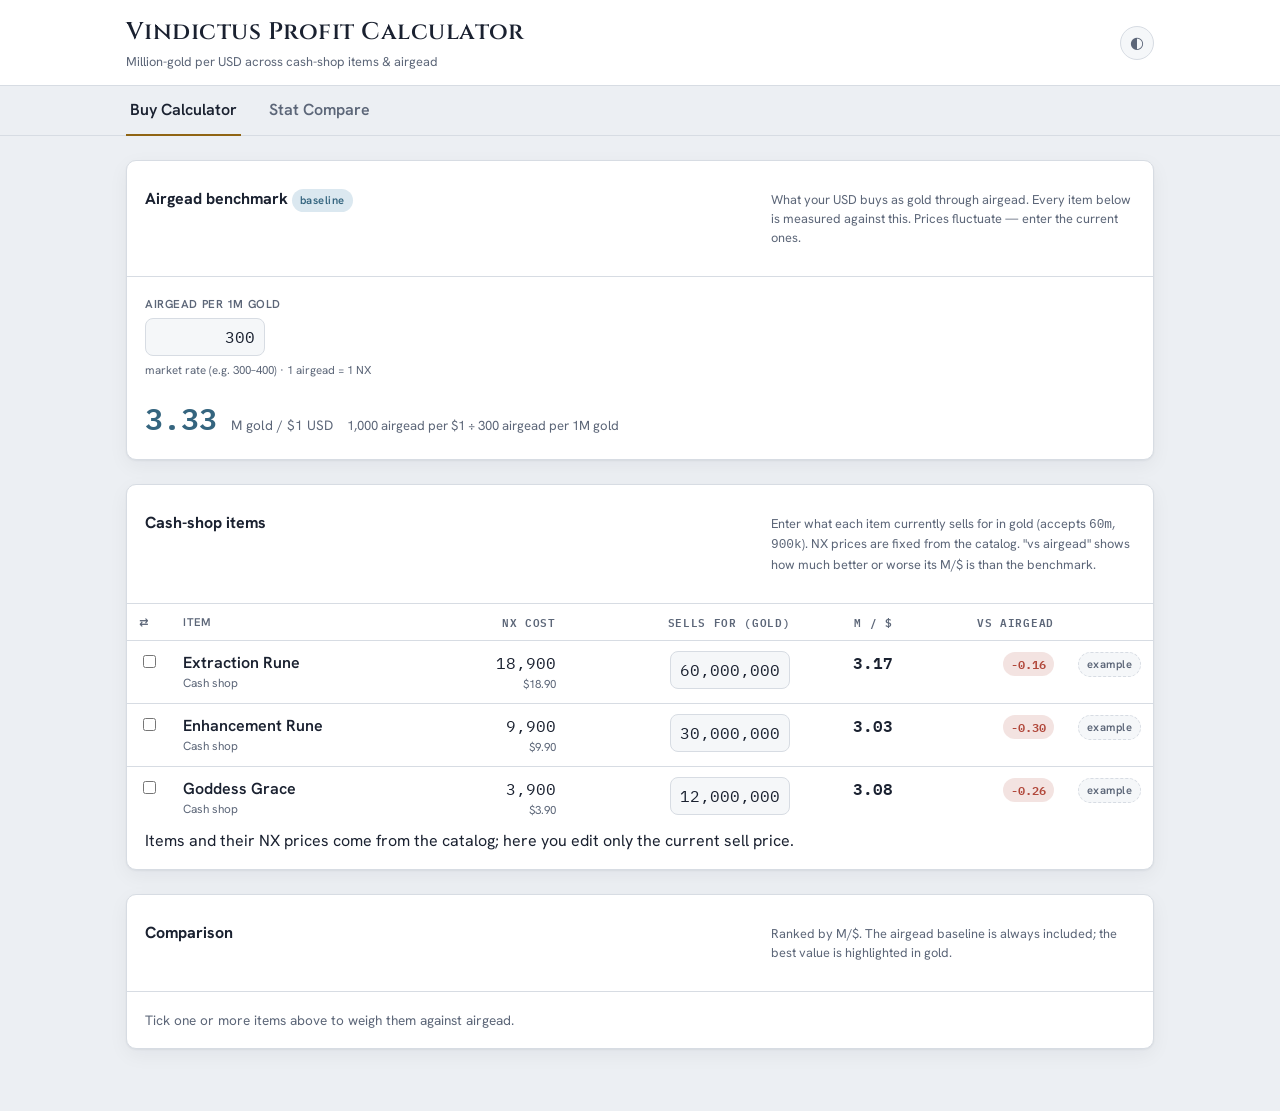
==== index.html @ 7c1fc828 "Add profit calculator app and workspace tooling Buy Calculator comparing cash-shop items and airgead" ====
<!doctype html>
<html lang="en">
<head>
  <meta charset="utf-8">
  <meta name="viewport" content="width=device-width, initial-scale=1, viewport-fit=cover">
  <style>
    :root { color-scheme: light; }
    html, body { margin: 0; }
    body { font-family: "Hanken Grotesk", system-ui, sans-serif; }
    img { max-width: 100%; }
    [hidden] { display: none !important; }
  </style>
<title>Vindictus Profit Calculator</title>

<link rel="preconnect" href="https://fonts.googleapis.com">
<link rel="preconnect" href="https://fonts.gstatic.com" crossorigin>
<link rel="stylesheet" href="https://fonts.googleapis.com/css2?family=Cinzel:wght@500;600&family=Hanken+Grotesk:wght@400;500;600;700&family=IBM+Plex+Mono:wght@400;500;600&display=swap">
<style>
  /* Layout: sticky bar over a two-tab tool. Everything resolves to million-gold per USD (M/$); gold marks gold, steel-blue marks airgead. */
  :root {
    --bg: #eceff3;
    --surface: #ffffff;
    --surface-2: #f5f7f9;
    --border: #d7dce3;
    --fg: #1a2130;
    --muted: #5c6678;
    --gold: #8f6413;
    --gold-soft: #f3e6c6;
    --silver: #35657f;
    --silver-soft: #dbe8f0;
    --good: #2d7a4c;
    --bad: #b1473a;

    --font-display: "Cinzel", Georgia, serif;
    --font-body: "Hanken Grotesk", system-ui, -apple-system, sans-serif;
    --font-num: "IBM Plex Mono", ui-monospace, "Cascadia Code", monospace;

    --radius: 10px;
    --shadow: 0 1px 2px rgba(20, 28, 44, .06), 0 6px 20px rgba(20, 28, 44, .05);
  }
  @media (prefers-color-scheme: dark) {
    :root:not([data-theme="light"]) {
      --bg: #11141a; --surface: #191e27; --surface-2: #20262f; --border: #2b323d;
      --fg: #e6eaf1; --muted: #97a2b2;
      --gold: #d7a747; --gold-soft: #2d2614; --silver: #7cb0d0; --silver-soft: #14212b;
      --good: #58bb80; --bad: #e0745d; color-scheme: dark;
    }
  }
  :root[data-theme="dark"] {
    --bg: #11141a; --surface: #191e27; --surface-2: #20262f; --border: #2b323d;
    --fg: #e6eaf1; --muted: #97a2b2;
    --gold: #d7a747; --gold-soft: #2d2614; --silver: #7cb0d0; --silver-soft: #14212b;
    --good: #58bb80; --bad: #e0745d; color-scheme: dark;
  }

  * { box-sizing: border-box; }
  body { background: var(--bg); color: var(--fg); font-family: var(--font-body); line-height: 1.5; }
  body::before { content: ""; position: fixed; inset: 0 0 auto; height: env(safe-area-inset-top, 0px); z-index: 20; background: var(--surface); }

  .wrap {
    width: 100%; max-width: 1060px; margin: 0 auto;
    padding-left: max(16px, env(safe-area-inset-left, 0px));
    padding-right: max(16px, env(safe-area-inset-right, 0px));
  }

  .topbar { position: sticky; top: env(safe-area-inset-top, 0px); z-index: 15; background: var(--surface); border-bottom: 1px solid var(--border); }
  .topbar .wrap { display: flex; flex-wrap: wrap; align-items: center; gap: 12px 24px; padding-block: 14px; }
  .brand { display: flex; flex-direction: column; gap: 2px; margin-right: auto; }
  .brand h1 { font-family: var(--font-display); font-weight: 600; font-size: clamp(1.15rem, 1rem + 1.1vw, 1.5rem); letter-spacing: .02em; margin: 0; }
  .brand p { margin: 0; font-size: .8rem; color: var(--muted); }

  .theme-toggle { border: 1px solid var(--border); background: var(--surface-2); color: var(--muted); border-radius: 999px; width: 34px; height: 34px; cursor: pointer; font-size: 1rem; }
  .theme-toggle:hover { color: var(--fg); }

  .tabs { border-bottom: 1px solid var(--border); }
  .tabs .wrap { display: flex; gap: 4px; }
  .tab { appearance: none; border: none; background: none; font: inherit; font-weight: 600; color: var(--muted); padding: 12px 4px; margin-right: 20px; cursor: pointer; border-bottom: 2px solid transparent; margin-bottom: -1px; }
  .tab[aria-selected="true"] { color: var(--fg); border-bottom-color: var(--gold); }

  main { padding-block: 24px 64px; }
  .panel { display: grid; gap: 24px; }
  .card { background: var(--surface); border: 1px solid var(--border); border-radius: var(--radius); box-shadow: var(--shadow); }
  .card > header { display: flex; flex-wrap: wrap; align-items: baseline; justify-content: space-between; gap: 8px; padding: 16px 18px; border-bottom: 1px solid var(--border); }
  .card > header h2 { margin: 0; font-size: 1rem; }
  .card > header .hint { font-size: .8rem; color: var(--muted); max-width: 52ch; }

  .field-grid { display: grid; grid-template-columns: repeat(auto-fit, minmax(180px, 1fr)); gap: 16px; padding: 18px; }
  .field { display: grid; gap: 5px; }
  .field label { font-size: .72rem; text-transform: uppercase; letter-spacing: .05em; color: var(--muted); font-weight: 600; }
  .field .sub { font-size: .72rem; color: var(--muted); }

  .benchmark { display: flex; flex-wrap: wrap; align-items: baseline; gap: 6px 14px; padding: 0 18px 18px; }
  .benchmark .big { font-family: var(--font-num); font-weight: 600; font-size: 1.9rem; color: var(--silver); font-variant-numeric: tabular-nums; }
  .benchmark .unit { color: var(--muted); font-size: .85rem; }
  .benchmark .break { font-size: .82rem; color: var(--muted); }

  .table-wrap { overflow-x: auto; }
  table { width: 100%; border-collapse: collapse; min-width: 680px; }
  th, td { padding: 10px 12px; text-align: left; border-bottom: 1px solid var(--border); white-space: nowrap; vertical-align: top; }
  thead th { font-size: .7rem; text-transform: uppercase; letter-spacing: .06em; color: var(--muted); font-weight: 600; position: sticky; top: 0; background: var(--surface); }
  tbody tr:last-child td { border-bottom: none; }
  th.num, td.num { text-align: right; }
  .num { font-family: var(--font-num); font-variant-numeric: tabular-nums; }
  .item-name { font-weight: 600; }
  .item-cat { font-size: .74rem; color: var(--muted); }
  .usd-sub { font-size: .72rem; color: var(--muted); font-family: var(--font-body); }

  input, select { font: inherit; color: var(--fg); background: var(--surface-2); border: 1px solid var(--border); border-radius: 8px; padding: 6px 9px; }
  input:focus-visible, select:focus-visible, button:focus-visible, .tab:focus-visible { outline: 2px solid var(--silver); outline-offset: 1px; }
  input.num-in { width: 12ch; text-align: right; font-family: var(--font-num); font-variant-numeric: tabular-nums; }

  .mpd { font-family: var(--font-num); font-variant-numeric: tabular-nums; font-weight: 600; }
  .delta { display: inline-flex; align-items: center; font-size: .75rem; font-weight: 600; padding: 3px 8px; border-radius: 999px; font-family: var(--font-num); }
  .delta.up { background: color-mix(in srgb, var(--good) 15%, transparent); color: var(--good); }
  .delta.down { background: color-mix(in srgb, var(--bad) 15%, transparent); color: var(--bad); }
  .delta.flat { background: var(--surface-2); color: var(--muted); }

  .chip { display: inline-flex; align-items: center; gap: 6px; font-size: .7rem; font-weight: 600; letter-spacing: .04em; padding: 3px 8px; border-radius: 999px; background: var(--gold-soft); color: var(--gold); }
  .chip.example { background: var(--surface-2); color: var(--muted); border: 1px dashed var(--border); }
  .chip.silver { background: var(--silver-soft); color: var(--silver); }

  .btn { appearance: none; font: inherit; font-weight: 600; border: 1px solid var(--border); background: var(--surface-2); color: var(--fg); border-radius: 8px; padding: 7px 13px; cursor: pointer; }
  .btn:hover { border-color: var(--silver); }
  .btn-ghost { border-style: dashed; color: var(--muted); }
  .btn-icon { border: none; background: none; color: var(--muted); cursor: pointer; font-size: 1rem; padding: 4px; }
  .btn-icon:hover { color: var(--bad); }
  .controls { display: flex; flex-wrap: wrap; align-items: center; gap: 12px 16px; padding: 14px 18px; }

  .compare { display: grid; grid-template-columns: repeat(auto-fit, minmax(190px, 1fr)); gap: 14px; padding: 18px; }
  .compare:empty::after { content: "Tick one or more items above to weigh them against airgead."; color: var(--muted); font-size: .85rem; }
  .cc { border: 1px solid var(--border); border-radius: var(--radius); padding: 14px; display: grid; gap: 8px; align-content: start; background: var(--surface-2); }
  .cc.best { border-color: var(--gold); box-shadow: 0 0 0 1px var(--gold); background: var(--surface); }
  .cc.airgead { border-style: dashed; }
  .cc h3 { margin: 0; font-size: .95rem; }
  .cc .lead { font-family: var(--font-num); font-weight: 600; font-size: 1.4rem; }
  .cc dl { margin: 0; display: grid; grid-template-columns: 1fr auto; gap: 4px 10px; font-size: .82rem; }
  .cc dt { color: var(--muted); }
  .cc dd { margin: 0; font-family: var(--font-num); font-variant-numeric: tabular-nums; text-align: right; }

  .note { font-size: .82rem; color: var(--muted); background: var(--silver-soft); border: 1px solid var(--border); border-radius: var(--radius); padding: 12px 14px; }
  .note strong { color: var(--fg); }
  .stat-best { background: var(--gold-soft); color: var(--gold); font-weight: 600; border-radius: 6px; }
</style>
</head>
<body>
<header class="topbar">
  <div class="wrap">
    <div class="brand">
      <h1>Vindictus Profit Calculator</h1>
      <p>Million-gold per USD across cash-shop items &amp; airgead</p>
    </div>
    <button class="theme-toggle" id="theme-toggle" title="Toggle light / dark" aria-label="Toggle light or dark theme">◐</button>
  </div>
</header>

<nav class="tabs">
  <div class="wrap">
    <button class="tab" id="tabbtn-buy" role="tab" aria-selected="true" aria-controls="tab-buy">Buy Calculator</button>
    <button class="tab" id="tabbtn-stat" role="tab" aria-selected="false" aria-controls="tab-stat">Stat Compare</button>
  </div>
</nav>

<main class="wrap">
  <section class="panel" id="tab-buy" role="tabpanel" aria-labelledby="tabbtn-buy">
    <div class="card">
      <header>
        <h2>Airgead benchmark <span class="chip silver">baseline</span></h2>
        <p class="hint">What your USD buys as gold through airgead. Every item below is measured against this. Prices fluctuate — enter the current ones.</p>
      </header>
      <div class="field-grid">
        <div class="field">
          <label for="ag-market">Airgead per 1M gold</label>
          <input id="ag-market" class="num-in" inputmode="decimal" autocomplete="off">
          <span class="sub">market rate (e.g. 300–400) · 1 airgead = 1 NX</span>
        </div>
      </div>
      <div class="benchmark" id="benchmark"></div>
    </div>

    <div class="card">
      <header>
        <h2>Cash-shop items</h2>
        <p class="hint">Enter what each item currently sells for in gold (accepts <code>60m</code>, <code>900k</code>). NX prices are fixed from the catalog. "vs airgead" shows how much better or worse its M/$ is than the benchmark.</p>
      </header>
      <div class="table-wrap">
        <table id="market-table">
          <thead>
            <tr>
              <th style="width:34px">⇄</th>
              <th>Item</th>
              <th class="num">NX cost</th>
              <th class="num">Sells for (gold)</th>
              <th class="num">M / $</th>
              <th class="num">vs airgead</th>
              <th style="width:34px"></th>
            </tr>
          </thead>
          <tbody id="market-body"></tbody>
        </table>
      </div>
      <p class="hint" style="padding: 0 18px 16px; margin: 0;">Items and their NX prices come from the catalog; here you edit only the current sell price.</p>
    </div>

    <div class="card">
      <header>
        <h2>Comparison</h2>
        <p class="hint">Ranked by M/$. The airgead baseline is always included; the best value is highlighted in gold.</p>
      </header>
      <div class="compare" id="compare"></div>
    </div>
  </section>

  <section class="panel" id="tab-stat" role="tabpanel" aria-labelledby="tabbtn-stat" hidden>
    <div class="card">
      <header>
        <h2>Grade &amp; stat compare <span class="chip example">starting point</span></h2>
        <p class="hint">Define the stats you care about, add each item at its grade, and the best value per stat column is highlighted. Awaiting your real grade/stat model.</p>
      </header>
      <div class="table-wrap">
        <table id="stat-table">
          <thead id="stat-head"></thead>
          <tbody id="stat-body"></tbody>
        </table>
      </div>
      <div class="controls">
        <button class="btn btn-ghost" id="add-stat-row">+ Add item</button>
        <label style="font-size:.78rem;color:var(--muted);display:flex;align-items:center;gap:8px">+ Stat column
          <input id="new-stat" placeholder="e.g. ATT, Crit, Balance" autocomplete="off">
        </label>
        <button class="btn" id="add-stat-col">Add</button>
      </div>
    </div>
    <p class="note">
      <strong>Next for this tab:</strong> tell me the grades (names/order) and which stats each grade affects,
      plus the two reference sites you use — I'll match their stat model so this slots in beside them.
    </p>
  </section>
</main>

<script>
  const MILLION = 1_000_000;
  const NX_PER_USD = 1000;       // $1 USD = 1000 NX
  const AIRGEAD_PER_USD = 1000;  // 1 airgead = 1 NX, so $1 USD = 1000 airgead

  // Catalog — destined for data/items.json when ported. NX prices are hardcoded cash-shop list prices; sell values fluctuate and live in the browser.
  const CATALOG = [
    { id: "extraction-rune", name: "Extraction Rune", category: "Cash shop", nx: 18_900, example: true },
    { id: "enhancement-rune", name: "Enhancement Rune", category: "Cash shop", nx: 9_900, example: true },
    { id: "goddess-grace", name: "Goddess Grace", category: "Cash shop", nx: 3_900, example: true },
  ];

  const EXAMPLE_SELL = { "extraction-rune": 60_000_000, "enhancement-rune": 30_000_000, "goddess-grace": 12_000_000 };
  const EXAMPLE_AG = { market: 300 };

  const store = {
    read(key, fallback) { try { const raw = localStorage.getItem(key); return raw === null ? fallback : JSON.parse(raw); } catch { return fallback; } },
    write(key, value) { try { localStorage.setItem(key, JSON.stringify(value)); } catch {} },
  };

  const state = {
    sell: store.read("vpc.sell", structuredClone(EXAMPLE_SELL)),
    compare: new Set(store.read("vpc.compare", [])),
    ag: store.read("vpc.ag", structuredClone(EXAMPLE_AG)),
  };

  const items = () => CATALOG;
  const nxOf = (item) => item.nx ?? 0;
  const sellOf = (id) => state.sell[id] ?? 0;

  const gold = new Intl.NumberFormat("en-US", { maximumFractionDigits: 0 });
  const mpdFmt = new Intl.NumberFormat("en-US", { minimumFractionDigits: 2, maximumFractionDigits: 2 });
  const usdFmt = new Intl.NumberFormat("en-US", { style: "currency", currency: "USD", maximumFractionDigits: 2 });

  const usdOf = (nx) => nx / NX_PER_USD;
  const itemMPD = (item) => { const usd = usdOf(nxOf(item)); return usd > 0 ? (sellOf(item.id) / MILLION) / usd : null; };
  const airgeadMPD = () => (state.ag.market > 0 ? AIRGEAD_PER_USD / state.ag.market : null);

  function parseNum(text) {
    const clean = String(text).trim().toLowerCase().replace(/[, ]/g, "");
    const match = clean.match(/^([\d.]+)([kmb]?)$/);
    if (!match) return null;
    const scale = { "": 1, k: 1e3, m: 1e6, b: 1e9 }[match[2]];
    const n = parseFloat(match[1]);
    return Number.isFinite(n) ? Math.round(n * scale) : null;
  }

  function persist() {
    store.write("vpc.sell", state.sell);
    store.write("vpc.compare", [...state.compare]);
    store.write("vpc.ag", state.ag);
  }

  const marketBody = document.getElementById("market-body");
  const compareEl = document.getElementById("compare");
  const benchmarkEl = document.getElementById("benchmark");

  function renderBenchmark() {
    const mpd = airgeadMPD();
    if (mpd === null) {
      benchmarkEl.innerHTML = `<span class="break">Enter the airgead rate to see the baseline.</span>`;
    } else {
      benchmarkEl.innerHTML =
        `<span class="big">${mpdFmt.format(mpd)}</span><span class="unit">M&nbsp;gold / $1 USD</span>` +
        `<span class="break">${gold.format(AIRGEAD_PER_USD)} airgead per $1 ÷ ${gold.format(state.ag.market)} airgead per 1M gold</span>`;
    }
    renderMarket();
  }

  function renderMarket() {
    const baseline = airgeadMPD();
    marketBody.replaceChildren();
    for (const item of items()) {
      const nx = nxOf(item);
      const mpd = itemMPD(item);
      const row = document.createElement("tr");

      const pick = document.createElement("input");
      pick.type = "checkbox";
      pick.checked = state.compare.has(item.id);
      pick.setAttribute("aria-label", "Compare " + item.name);
      pick.addEventListener("change", () => { pick.checked ? state.compare.add(item.id) : state.compare.delete(item.id); persist(); renderCompare(); });

      const sellInput = numInput(sellOf(item.id), (n) => { state.sell[item.id] = n; persist(); renderBenchmark(); });

      const nxCell = textCell(gold.format(nx), "num");
      nxCell.append(subLine(usdFmt.format(usdOf(nx))));

      row.append(
        cell(pick),
        nameCell(item),
        nxCell,
        cell(sellInput, "num"),
        textCell(mpd === null ? "—" : mpdFmt.format(mpd), "num mpd"),
        cell(deltaChip(mpd, baseline), "num"),
        cell(item.example ? exampleTag() : document.createElement("span")),
      );
      marketBody.append(row);
    }
    renderCompare();
  }

  function deltaChip(mpd, baseline) {
    if (mpd === null || baseline === null) return span("delta flat", "—");
    const diff = mpd - baseline;
    const cls = diff > 0.004 ? "up" : diff < -0.004 ? "down" : "flat";
    const sign = diff > 0 ? "+" : "";
    return span("delta " + cls, cls === "flat" ? "even" : `${sign}${mpdFmt.format(diff)}`);
  }

  function renderCompare() {
    const picked = items().filter((it) => state.compare.has(it.id));
    compareEl.replaceChildren();
    if (picked.length < 1) return;

    const baseline = airgeadMPD();
    const contenders = picked.map((it) => ({ name: it.name, mpd: itemMPD(it), item: it }));
    if (baseline !== null) contenders.push({ name: "Buy airgead", mpd: baseline, airgead: true });

    const ranked = contenders.filter((c) => c.mpd !== null).sort((a, b) => b.mpd - a.mpd);
    const bestMpd = ranked.length ? ranked[0].mpd : null;

    for (const c of ranked) {
      const card = document.createElement("div");
      card.className = "cc" + (c.mpd === bestMpd ? " best" : "") + (c.airgead ? " airgead" : "");
      const detail = c.airgead
        ? `<dl><dt>Airgead / 1M gold</dt><dd>${gold.format(state.ag.market)}</dd><dt>Airgead / $1</dt><dd>${gold.format(AIRGEAD_PER_USD)}</dd></dl>`
        : `<dl><dt>NX cost</dt><dd>${gold.format(nxOf(c.item))}</dd><dt>USD</dt><dd>${usdFmt.format(usdOf(nxOf(c.item)))}</dd><dt>Sells for</dt><dd>${gold.format(sellOf(c.item.id))}</dd></dl>`;
      card.innerHTML =
        `<h3>${escapeHtml(c.name)}</h3>` +
        (c.mpd === bestMpd ? '<span class="chip">Best value</span>' : "") +
        `<div class="lead" style="color:${c.airgead ? "var(--silver)" : "var(--gold)"}">${mpdFmt.format(c.mpd)} <span style="font-size:.75rem;color:var(--muted);font-family:var(--font-body)">M/$</span></div>` +
        detail;
      compareEl.append(card);
    }
  }

  // Cell + element helpers
  function cell(node, className) { const td = document.createElement("td"); if (className) td.className = className; td.append(node); return td; }
  function textCell(text, className) { const td = document.createElement("td"); if (className) td.className = className; td.textContent = text; return td; }
  function subLine(text) { const div = document.createElement("div"); div.className = "usd-sub"; div.textContent = text; return div; }
  function span(className, text) { const el = document.createElement("span"); el.className = className; el.textContent = text; return el; }
  function nameCell(item) { const td = document.createElement("td"); td.innerHTML = `<div class="item-name">${escapeHtml(item.name)}</div><div class="item-cat">${escapeHtml(item.category || "")}</div>`; return td; }
  function exampleTag() { return span("chip example", "example"); }

  function numInput(value, onChange) {
    const input = document.createElement("input");
    input.className = "num-in"; input.inputMode = "decimal"; input.autocomplete = "off";
    input.value = gold.format(value);
    input.addEventListener("focus", () => { input.value = value ? String(value) : ""; input.select(); });
    input.addEventListener("blur", () => { const parsed = parseNum(input.value) ?? 0; value = parsed; input.value = gold.format(parsed); onChange(parsed); });
    return input;
  }

  function escapeHtml(s) { return String(s).replace(/[&<>"']/g, (c) => ({ "&": "&amp;", "<": "&lt;", ">": "&gt;", '"': "&quot;", "'": "&#39;" }[c])); }

  // Benchmark inputs
  const agMarket = document.getElementById("ag-market");
  agMarket.value = gold.format(state.ag.market);
  agMarket.addEventListener("blur", () => { state.ag.market = parseNum(agMarket.value) ?? 0; agMarket.value = gold.format(state.ag.market); persist(); renderBenchmark(); });

  // Tabs
  const tabs = [{ btn: "tabbtn-buy", panel: "tab-buy" }, { btn: "tabbtn-stat", panel: "tab-stat" }];
  for (const { btn, panel } of tabs) {
    document.getElementById(btn).addEventListener("click", () => {
      for (const t of tabs) { const sel = t.btn === btn; document.getElementById(t.btn).setAttribute("aria-selected", String(sel)); document.getElementById(t.panel).hidden = !sel; }
    });
  }

  // Theme toggle
  const themeBtn = document.getElementById("theme-toggle");
  themeBtn.addEventListener("click", () => {
    const current = document.documentElement.getAttribute("data-theme");
    const prefersDark = matchMedia("(prefers-color-scheme: dark)").matches;
    const next = current ? (current === "dark" ? "light" : "dark") : (prefersDark ? "light" : "dark");
    document.documentElement.setAttribute("data-theme", next);
    store.write("vpc.theme", next);
  });
  const savedTheme = store.read("vpc.theme", null);
  if (savedTheme) document.documentElement.setAttribute("data-theme", savedTheme);

  // Stat Compare (generic starting point)
  const statState = store.read("vpc.stat", {
    columns: ["ATT", "Crit"],
    rows: [
      { name: "Accessory A", grade: "Gold", values: { ATT: 42, Crit: 8 } },
      { name: "Accessory B", grade: "Blue", values: { ATT: 30, Crit: 12 } },
    ],
  });
  const statHead = document.getElementById("stat-head");
  const statBody = document.getElementById("stat-body");
  const persistStat = () => store.write("vpc.stat", statState);

  function renderStat() {
    const headRow = document.createElement("tr");
    headRow.append(th("Item"), th("Grade"));
    for (const col of statState.columns) headRow.append(th(col, "num"));
    headRow.append(th(""));
    statHead.replaceChildren(headRow);

    const bestPerCol = {};
    for (const col of statState.columns) bestPerCol[col] = Math.max(...statState.rows.map((r) => Number(r.values[col]) || -Infinity));

    statBody.replaceChildren();
    statState.rows.forEach((r, i) => {
      const tr = document.createElement("tr");
      tr.append(editCell(r.name, (v) => { r.name = v; persistStat(); }), editCell(r.grade, (v) => { r.grade = v; persistStat(); }));
      for (const col of statState.columns) {
        const td = document.createElement("td"); td.className = "num";
        const input = document.createElement("input"); input.className = "num-in"; input.inputMode = "decimal"; input.value = r.values[col] ?? "";
        input.addEventListener("blur", () => { r.values[col] = input.value === "" ? "" : Number(input.value); persistStat(); renderStat(); });
        if ((Number(r.values[col]) || -Infinity) === bestPerCol[col] && statState.rows.length > 1) td.classList.add("stat-best");
        td.append(input); tr.append(td);
      }
      const del = document.createElement("td");
      const btn = document.createElement("button"); btn.className = "btn-icon"; btn.textContent = "✕"; btn.title = "Remove";
      btn.addEventListener("click", () => { statState.rows.splice(i, 1); persistStat(); renderStat(); });
      del.append(btn); tr.append(del);
      statBody.append(tr);
    });
  }

  function th(text, className) { const el = document.createElement("th"); if (className) el.className = className; el.textContent = text; return el; }
  function editCell(value, onChange) { const td = document.createElement("td"); const input = document.createElement("input"); input.value = value; input.style.width = "14ch"; input.addEventListener("blur", () => onChange(input.value)); td.append(input); return td; }

  document.getElementById("add-stat-row").addEventListener("click", () => { statState.rows.push({ name: "New item", grade: "", values: {} }); persistStat(); renderStat(); });
  document.getElementById("add-stat-col").addEventListener("click", () => {
    const input = document.getElementById("new-stat"); const name = input.value.trim();
    if (name && !statState.columns.includes(name)) { statState.columns.push(name); input.value = ""; persistStat(); renderStat(); }
  });

  renderBenchmark();
  renderStat();
</script>
</body>
</html>
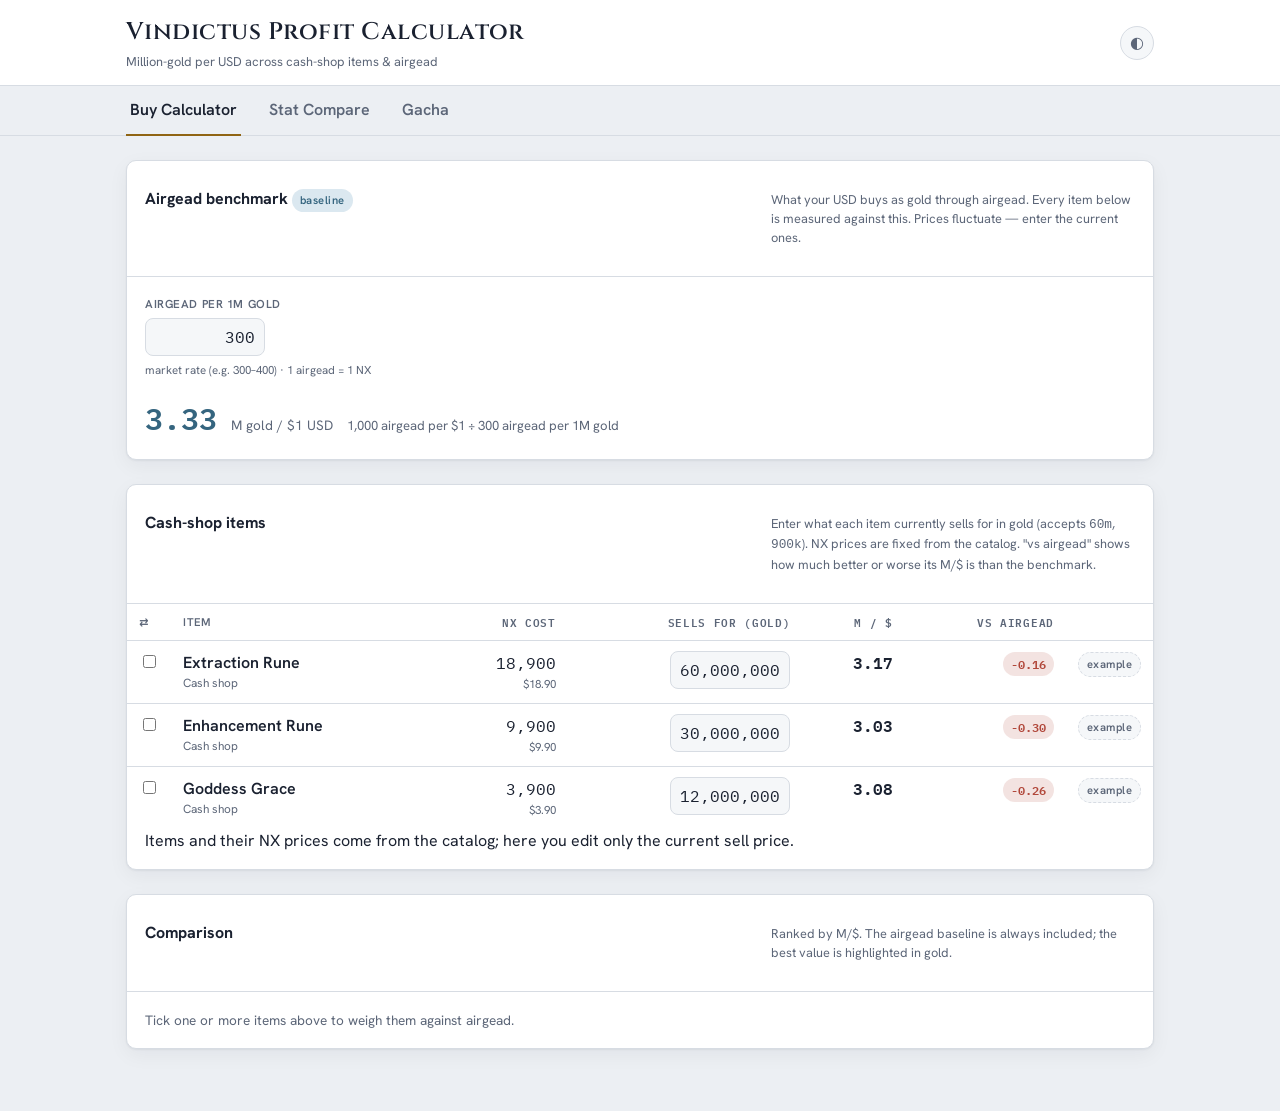
==== commit 531266c3: "Restructure into a three-page static site Split the single-file app into index.html (Buy), stats.htm" ====
--- a/index.html
+++ b/index.html
@@ -3,473 +3,84 @@
 <head>
   <meta charset="utf-8">
   <meta name="viewport" content="width=device-width, initial-scale=1, viewport-fit=cover">
-  <style>
-    :root { color-scheme: light; }
-    html, body { margin: 0; }
-    body { font-family: "Hanken Grotesk", system-ui, sans-serif; }
-    img { max-width: 100%; }
-    [hidden] { display: none !important; }
-  </style>
-<title>Vindictus Profit Calculator</title>
+  <title>Vindictus Profit Calculator</title>
+  <link rel="preconnect" href="https://fonts.googleapis.com">
+  <link rel="preconnect" href="https://fonts.gstatic.com" crossorigin>
+  <link rel="stylesheet" href="https://fonts.googleapis.com/css2?family=Cinzel:wght@500;600&family=Hanken+Grotesk:wght@400;500;600;700&family=IBM+Plex+Mono:wght@400;500;600&display=swap">
+  <link rel="stylesheet" href="assets/styles.css">
+</head>
+<body data-page="buy">
+  <header class="topbar">
+    <div class="wrap">
+      <div class="brand">
+        <h1><a href="index.html">Vindictus Profit Calculator</a></h1>
+        <p>Million-gold per USD across cash-shop items &amp; airgead</p>
+      </div>
+      <button class="theme-toggle" id="theme-toggle" title="Toggle light / dark" aria-label="Toggle light or dark theme">◐</button>
+    </div>
+  </header>
 
-<link rel="preconnect" href="https://fonts.googleapis.com">
-<link rel="preconnect" href="https://fonts.gstatic.com" crossorigin>
-<link rel="stylesheet" href="https://fonts.googleapis.com/css2?family=Cinzel:wght@500;600&family=Hanken+Grotesk:wght@400;500;600;700&family=IBM+Plex+Mono:wght@400;500;600&display=swap">
-<style>
-  /* Layout: sticky bar over a two-tab tool. Everything resolves to million-gold per USD (M/$); gold marks gold, steel-blue marks airgead. */
-  :root {
-    --bg: #eceff3;
-    --surface: #ffffff;
-    --surface-2: #f5f7f9;
-    --border: #d7dce3;
-    --fg: #1a2130;
-    --muted: #5c6678;
-    --gold: #8f6413;
-    --gold-soft: #f3e6c6;
-    --silver: #35657f;
-    --silver-soft: #dbe8f0;
-    --good: #2d7a4c;
-    --bad: #b1473a;
+  <nav class="tabs">
+    <div class="wrap">
+      <a class="tab" href="index.html" data-page="buy">Buy Calculator</a>
+      <a class="tab" href="stats.html" data-page="stats">Stat Compare</a>
+      <a class="tab" href="gacha.html" data-page="gacha">Gacha</a>
+    </div>
+  </nav>
 
-    --font-display: "Cinzel", Georgia, serif;
-    --font-body: "Hanken Grotesk", system-ui, -apple-system, sans-serif;
-    --font-num: "IBM Plex Mono", ui-monospace, "Cascadia Code", monospace;
+  <main class="wrap">
+    <section class="panel">
+      <div class="card">
+        <header>
+          <h2>Airgead benchmark <span class="chip silver">baseline</span></h2>
+          <p class="hint">What your USD buys as gold through airgead. Every item below is measured against this. Prices fluctuate — enter the current ones.</p>
+        </header>
+        <div class="field-grid">
+          <div class="field">
+            <label for="ag-market">Airgead per 1M gold</label>
+            <input id="ag-market" class="num-in" inputmode="decimal" autocomplete="off">
+            <span class="sub">market rate (e.g. 300–400) · 1 airgead = 1 NX</span>
+          </div>
+        </div>
+        <div class="benchmark" id="benchmark"></div>
+      </div>
 
-    --radius: 10px;
-    --shadow: 0 1px 2px rgba(20, 28, 44, .06), 0 6px 20px rgba(20, 28, 44, .05);
-  }
-  @media (prefers-color-scheme: dark) {
-    :root:not([data-theme="light"]) {
-      --bg: #11141a; --surface: #191e27; --surface-2: #20262f; --border: #2b323d;
-      --fg: #e6eaf1; --muted: #97a2b2;
-      --gold: #d7a747; --gold-soft: #2d2614; --silver: #7cb0d0; --silver-soft: #14212b;
-      --good: #58bb80; --bad: #e0745d; color-scheme: dark;
-    }
-  }
-  :root[data-theme="dark"] {
-    --bg: #11141a; --surface: #191e27; --surface-2: #20262f; --border: #2b323d;
-    --fg: #e6eaf1; --muted: #97a2b2;
-    --gold: #d7a747; --gold-soft: #2d2614; --silver: #7cb0d0; --silver-soft: #14212b;
-    --good: #58bb80; --bad: #e0745d; color-scheme: dark;
-  }
+      <div class="card">
+        <header>
+          <h2>Cash-shop items</h2>
+          <p class="hint">Enter what each item currently sells for in gold (accepts <code>60m</code>, <code>900k</code>). NX prices are fixed from the catalog. "vs airgead" shows how much better or worse its M/$ is than the benchmark.</p>
+        </header>
+        <div class="table-wrap">
+          <table id="market-table">
+            <thead>
+              <tr>
+                <th style="width:34px">⇄</th>
+                <th>Item</th>
+                <th class="num">NX cost</th>
+                <th class="num">Sells for (gold)</th>
+                <th class="num">M / $</th>
+                <th class="num">vs airgead</th>
+                <th style="width:34px"></th>
+              </tr>
+            </thead>
+            <tbody id="market-body"></tbody>
+          </table>
+        </div>
+        <p class="hint" style="padding: 0 18px 16px; margin: 0;">Items and their NX prices come from the catalog; here you edit only the current sell price.</p>
+      </div>
 
-  * { box-sizing: border-box; }
-  body { background: var(--bg); color: var(--fg); font-family: var(--font-body); line-height: 1.5; }
-  body::before { content: ""; position: fixed; inset: 0 0 auto; height: env(safe-area-inset-top, 0px); z-index: 20; background: var(--surface); }
+      <div class="card">
+        <header>
+          <h2>Comparison</h2>
+          <p class="hint">Ranked by M/$. The airgead baseline is always included; the best value is highlighted in gold.</p>
+        </header>
+        <div class="compare" id="compare"></div>
+      </div>
+    </section>
+  </main>
 
-  .wrap {
-    width: 100%; max-width: 1060px; margin: 0 auto;
-    padding-left: max(16px, env(safe-area-inset-left, 0px));
-    padding-right: max(16px, env(safe-area-inset-right, 0px));
-  }
-
-  .topbar { position: sticky; top: env(safe-area-inset-top, 0px); z-index: 15; background: var(--surface); border-bottom: 1px solid var(--border); }
-  .topbar .wrap { display: flex; flex-wrap: wrap; align-items: center; gap: 12px 24px; padding-block: 14px; }
-  .brand { display: flex; flex-direction: column; gap: 2px; margin-right: auto; }
-  .brand h1 { font-family: var(--font-display); font-weight: 600; font-size: clamp(1.15rem, 1rem + 1.1vw, 1.5rem); letter-spacing: .02em; margin: 0; }
-  .brand p { margin: 0; font-size: .8rem; color: var(--muted); }
-
-  .theme-toggle { border: 1px solid var(--border); background: var(--surface-2); color: var(--muted); border-radius: 999px; width: 34px; height: 34px; cursor: pointer; font-size: 1rem; }
-  .theme-toggle:hover { color: var(--fg); }
-
-  .tabs { border-bottom: 1px solid var(--border); }
-  .tabs .wrap { display: flex; gap: 4px; }
-  .tab { appearance: none; border: none; background: none; font: inherit; font-weight: 600; color: var(--muted); padding: 12px 4px; margin-right: 20px; cursor: pointer; border-bottom: 2px solid transparent; margin-bottom: -1px; }
-  .tab[aria-selected="true"] { color: var(--fg); border-bottom-color: var(--gold); }
-
-  main { padding-block: 24px 64px; }
-  .panel { display: grid; gap: 24px; }
-  .card { background: var(--surface); border: 1px solid var(--border); border-radius: var(--radius); box-shadow: var(--shadow); }
-  .card > header { display: flex; flex-wrap: wrap; align-items: baseline; justify-content: space-between; gap: 8px; padding: 16px 18px; border-bottom: 1px solid var(--border); }
-  .card > header h2 { margin: 0; font-size: 1rem; }
-  .card > header .hint { font-size: .8rem; color: var(--muted); max-width: 52ch; }
-
-  .field-grid { display: grid; grid-template-columns: repeat(auto-fit, minmax(180px, 1fr)); gap: 16px; padding: 18px; }
-  .field { display: grid; gap: 5px; }
-  .field label { font-size: .72rem; text-transform: uppercase; letter-spacing: .05em; color: var(--muted); font-weight: 600; }
-  .field .sub { font-size: .72rem; color: var(--muted); }
-
-  .benchmark { display: flex; flex-wrap: wrap; align-items: baseline; gap: 6px 14px; padding: 0 18px 18px; }
-  .benchmark .big { font-family: var(--font-num); font-weight: 600; font-size: 1.9rem; color: var(--silver); font-variant-numeric: tabular-nums; }
-  .benchmark .unit { color: var(--muted); font-size: .85rem; }
-  .benchmark .break { font-size: .82rem; color: var(--muted); }
-
-  .table-wrap { overflow-x: auto; }
-  table { width: 100%; border-collapse: collapse; min-width: 680px; }
-  th, td { padding: 10px 12px; text-align: left; border-bottom: 1px solid var(--border); white-space: nowrap; vertical-align: top; }
-  thead th { font-size: .7rem; text-transform: uppercase; letter-spacing: .06em; color: var(--muted); font-weight: 600; position: sticky; top: 0; background: var(--surface); }
-  tbody tr:last-child td { border-bottom: none; }
-  th.num, td.num { text-align: right; }
-  .num { font-family: var(--font-num); font-variant-numeric: tabular-nums; }
-  .item-name { font-weight: 600; }
-  .item-cat { font-size: .74rem; color: var(--muted); }
-  .usd-sub { font-size: .72rem; color: var(--muted); font-family: var(--font-body); }
-
-  input, select { font: inherit; color: var(--fg); background: var(--surface-2); border: 1px solid var(--border); border-radius: 8px; padding: 6px 9px; }
-  input:focus-visible, select:focus-visible, button:focus-visible, .tab:focus-visible { outline: 2px solid var(--silver); outline-offset: 1px; }
-  input.num-in { width: 12ch; text-align: right; font-family: var(--font-num); font-variant-numeric: tabular-nums; }
-
-  .mpd { font-family: var(--font-num); font-variant-numeric: tabular-nums; font-weight: 600; }
-  .delta { display: inline-flex; align-items: center; font-size: .75rem; font-weight: 600; padding: 3px 8px; border-radius: 999px; font-family: var(--font-num); }
-  .delta.up { background: color-mix(in srgb, var(--good) 15%, transparent); color: var(--good); }
-  .delta.down { background: color-mix(in srgb, var(--bad) 15%, transparent); color: var(--bad); }
-  .delta.flat { background: var(--surface-2); color: var(--muted); }
-
-  .chip { display: inline-flex; align-items: center; gap: 6px; font-size: .7rem; font-weight: 600; letter-spacing: .04em; padding: 3px 8px; border-radius: 999px; background: var(--gold-soft); color: var(--gold); }
-  .chip.example { background: var(--surface-2); color: var(--muted); border: 1px dashed var(--border); }
-  .chip.silver { background: var(--silver-soft); color: var(--silver); }
-
-  .btn { appearance: none; font: inherit; font-weight: 600; border: 1px solid var(--border); background: var(--surface-2); color: var(--fg); border-radius: 8px; padding: 7px 13px; cursor: pointer; }
-  .btn:hover { border-color: var(--silver); }
-  .btn-ghost { border-style: dashed; color: var(--muted); }
-  .btn-icon { border: none; background: none; color: var(--muted); cursor: pointer; font-size: 1rem; padding: 4px; }
-  .btn-icon:hover { color: var(--bad); }
-  .controls { display: flex; flex-wrap: wrap; align-items: center; gap: 12px 16px; padding: 14px 18px; }
-
-  .compare { display: grid; grid-template-columns: repeat(auto-fit, minmax(190px, 1fr)); gap: 14px; padding: 18px; }
-  .compare:empty::after { content: "Tick one or more items above to weigh them against airgead."; color: var(--muted); font-size: .85rem; }
-  .cc { border: 1px solid var(--border); border-radius: var(--radius); padding: 14px; display: grid; gap: 8px; align-content: start; background: var(--surface-2); }
-  .cc.best { border-color: var(--gold); box-shadow: 0 0 0 1px var(--gold); background: var(--surface); }
-  .cc.airgead { border-style: dashed; }
-  .cc h3 { margin: 0; font-size: .95rem; }
-  .cc .lead { font-family: var(--font-num); font-weight: 600; font-size: 1.4rem; }
-  .cc dl { margin: 0; display: grid; grid-template-columns: 1fr auto; gap: 4px 10px; font-size: .82rem; }
-  .cc dt { color: var(--muted); }
-  .cc dd { margin: 0; font-family: var(--font-num); font-variant-numeric: tabular-nums; text-align: right; }
-
-  .note { font-size: .82rem; color: var(--muted); background: var(--silver-soft); border: 1px solid var(--border); border-radius: var(--radius); padding: 12px 14px; }
-  .note strong { color: var(--fg); }
-  .stat-best { background: var(--gold-soft); color: var(--gold); font-weight: 600; border-radius: 6px; }
-</style>
-</head>
-<body>
-<header class="topbar">
-  <div class="wrap">
-    <div class="brand">
-      <h1>Vindictus Profit Calculator</h1>
-      <p>Million-gold per USD across cash-shop items &amp; airgead</p>
-    </div>
-    <button class="theme-toggle" id="theme-toggle" title="Toggle light / dark" aria-label="Toggle light or dark theme">◐</button>
-  </div>
-</header>
-
-<nav class="tabs">
-  <div class="wrap">
-    <button class="tab" id="tabbtn-buy" role="tab" aria-selected="true" aria-controls="tab-buy">Buy Calculator</button>
-    <button class="tab" id="tabbtn-stat" role="tab" aria-selected="false" aria-controls="tab-stat">Stat Compare</button>
-  </div>
-</nav>
-
-<main class="wrap">
-  <section class="panel" id="tab-buy" role="tabpanel" aria-labelledby="tabbtn-buy">
-    <div class="card">
-      <header>
-        <h2>Airgead benchmark <span class="chip silver">baseline</span></h2>
-        <p class="hint">What your USD buys as gold through airgead. Every item below is measured against this. Prices fluctuate — enter the current ones.</p>
-      </header>
-      <div class="field-grid">
-        <div class="field">
-          <label for="ag-market">Airgead per 1M gold</label>
-          <input id="ag-market" class="num-in" inputmode="decimal" autocomplete="off">
-          <span class="sub">market rate (e.g. 300–400) · 1 airgead = 1 NX</span>
-        </div>
-      </div>
-      <div class="benchmark" id="benchmark"></div>
-    </div>
-
-    <div class="card">
-      <header>
-        <h2>Cash-shop items</h2>
-        <p class="hint">Enter what each item currently sells for in gold (accepts <code>60m</code>, <code>900k</code>). NX prices are fixed from the catalog. "vs airgead" shows how much better or worse its M/$ is than the benchmark.</p>
-      </header>
-      <div class="table-wrap">
-        <table id="market-table">
-          <thead>
-            <tr>
-              <th style="width:34px">⇄</th>
-              <th>Item</th>
-              <th class="num">NX cost</th>
-              <th class="num">Sells for (gold)</th>
-              <th class="num">M / $</th>
-              <th class="num">vs airgead</th>
-              <th style="width:34px"></th>
-            </tr>
-          </thead>
-          <tbody id="market-body"></tbody>
-        </table>
-      </div>
-      <p class="hint" style="padding: 0 18px 16px; margin: 0;">Items and their NX prices come from the catalog; here you edit only the current sell price.</p>
-    </div>
-
-    <div class="card">
-      <header>
-        <h2>Comparison</h2>
-        <p class="hint">Ranked by M/$. The airgead baseline is always included; the best value is highlighted in gold.</p>
-      </header>
-      <div class="compare" id="compare"></div>
-    </div>
-  </section>
-
-  <section class="panel" id="tab-stat" role="tabpanel" aria-labelledby="tabbtn-stat" hidden>
-    <div class="card">
-      <header>
-        <h2>Grade &amp; stat compare <span class="chip example">starting point</span></h2>
-        <p class="hint">Define the stats you care about, add each item at its grade, and the best value per stat column is highlighted. Awaiting your real grade/stat model.</p>
-      </header>
-      <div class="table-wrap">
-        <table id="stat-table">
-          <thead id="stat-head"></thead>
-          <tbody id="stat-body"></tbody>
-        </table>
-      </div>
-      <div class="controls">
-        <button class="btn btn-ghost" id="add-stat-row">+ Add item</button>
-        <label style="font-size:.78rem;color:var(--muted);display:flex;align-items:center;gap:8px">+ Stat column
-          <input id="new-stat" placeholder="e.g. ATT, Crit, Balance" autocomplete="off">
-        </label>
-        <button class="btn" id="add-stat-col">Add</button>
-      </div>
-    </div>
-    <p class="note">
-      <strong>Next for this tab:</strong> tell me the grades (names/order) and which stats each grade affects,
-      plus the two reference sites you use — I'll match their stat model so this slots in beside them.
-    </p>
-  </section>
-</main>
-
-<script>
-  const MILLION = 1_000_000;
-  const NX_PER_USD = 1000;       // $1 USD = 1000 NX
-  const AIRGEAD_PER_USD = 1000;  // 1 airgead = 1 NX, so $1 USD = 1000 airgead
-
-  // Catalog — destined for data/items.json when ported. NX prices are hardcoded cash-shop list prices; sell values fluctuate and live in the browser.
-  const CATALOG = [
-    { id: "extraction-rune", name: "Extraction Rune", category: "Cash shop", nx: 18_900, example: true },
-    { id: "enhancement-rune", name: "Enhancement Rune", category: "Cash shop", nx: 9_900, example: true },
-    { id: "goddess-grace", name: "Goddess Grace", category: "Cash shop", nx: 3_900, example: true },
-  ];
-
-  const EXAMPLE_SELL = { "extraction-rune": 60_000_000, "enhancement-rune": 30_000_000, "goddess-grace": 12_000_000 };
-  const EXAMPLE_AG = { market: 300 };
-
-  const store = {
-    read(key, fallback) { try { const raw = localStorage.getItem(key); return raw === null ? fallback : JSON.parse(raw); } catch { return fallback; } },
-    write(key, value) { try { localStorage.setItem(key, JSON.stringify(value)); } catch {} },
-  };
-
-  const state = {
-    sell: store.read("vpc.sell", structuredClone(EXAMPLE_SELL)),
-    compare: new Set(store.read("vpc.compare", [])),
-    ag: store.read("vpc.ag", structuredClone(EXAMPLE_AG)),
-  };
-
-  const items = () => CATALOG;
-  const nxOf = (item) => item.nx ?? 0;
-  const sellOf = (id) => state.sell[id] ?? 0;
-
-  const gold = new Intl.NumberFormat("en-US", { maximumFractionDigits: 0 });
-  const mpdFmt = new Intl.NumberFormat("en-US", { minimumFractionDigits: 2, maximumFractionDigits: 2 });
-  const usdFmt = new Intl.NumberFormat("en-US", { style: "currency", currency: "USD", maximumFractionDigits: 2 });
-
-  const usdOf = (nx) => nx / NX_PER_USD;
-  const itemMPD = (item) => { const usd = usdOf(nxOf(item)); return usd > 0 ? (sellOf(item.id) / MILLION) / usd : null; };
-  const airgeadMPD = () => (state.ag.market > 0 ? AIRGEAD_PER_USD / state.ag.market : null);
-
-  function parseNum(text) {
-    const clean = String(text).trim().toLowerCase().replace(/[, ]/g, "");
-    const match = clean.match(/^([\d.]+)([kmb]?)$/);
-    if (!match) return null;
-    const scale = { "": 1, k: 1e3, m: 1e6, b: 1e9 }[match[2]];
-    const n = parseFloat(match[1]);
-    return Number.isFinite(n) ? Math.round(n * scale) : null;
-  }
-
-  function persist() {
-    store.write("vpc.sell", state.sell);
-    store.write("vpc.compare", [...state.compare]);
-    store.write("vpc.ag", state.ag);
-  }
-
-  const marketBody = document.getElementById("market-body");
-  const compareEl = document.getElementById("compare");
-  const benchmarkEl = document.getElementById("benchmark");
-
-  function renderBenchmark() {
-    const mpd = airgeadMPD();
-    if (mpd === null) {
-      benchmarkEl.innerHTML = `<span class="break">Enter the airgead rate to see the baseline.</span>`;
-    } else {
-      benchmarkEl.innerHTML =
-        `<span class="big">${mpdFmt.format(mpd)}</span><span class="unit">M&nbsp;gold / $1 USD</span>` +
-        `<span class="break">${gold.format(AIRGEAD_PER_USD)} airgead per $1 ÷ ${gold.format(state.ag.market)} airgead per 1M gold</span>`;
-    }
-    renderMarket();
-  }
-
-  function renderMarket() {
-    const baseline = airgeadMPD();
-    marketBody.replaceChildren();
-    for (const item of items()) {
-      const nx = nxOf(item);
-      const mpd = itemMPD(item);
-      const row = document.createElement("tr");
-
-      const pick = document.createElement("input");
-      pick.type = "checkbox";
-      pick.checked = state.compare.has(item.id);
-      pick.setAttribute("aria-label", "Compare " + item.name);
-      pick.addEventListener("change", () => { pick.checked ? state.compare.add(item.id) : state.compare.delete(item.id); persist(); renderCompare(); });
-
-      const sellInput = numInput(sellOf(item.id), (n) => { state.sell[item.id] = n; persist(); renderBenchmark(); });
-
-      const nxCell = textCell(gold.format(nx), "num");
-      nxCell.append(subLine(usdFmt.format(usdOf(nx))));
-
-      row.append(
-        cell(pick),
-        nameCell(item),
-        nxCell,
-        cell(sellInput, "num"),
-        textCell(mpd === null ? "—" : mpdFmt.format(mpd), "num mpd"),
-        cell(deltaChip(mpd, baseline), "num"),
-        cell(item.example ? exampleTag() : document.createElement("span")),
-      );
-      marketBody.append(row);
-    }
-    renderCompare();
-  }
-
-  function deltaChip(mpd, baseline) {
-    if (mpd === null || baseline === null) return span("delta flat", "—");
-    const diff = mpd - baseline;
-    const cls = diff > 0.004 ? "up" : diff < -0.004 ? "down" : "flat";
-    const sign = diff > 0 ? "+" : "";
-    return span("delta " + cls, cls === "flat" ? "even" : `${sign}${mpdFmt.format(diff)}`);
-  }
-
-  function renderCompare() {
-    const picked = items().filter((it) => state.compare.has(it.id));
-    compareEl.replaceChildren();
-    if (picked.length < 1) return;
-
-    const baseline = airgeadMPD();
-    const contenders = picked.map((it) => ({ name: it.name, mpd: itemMPD(it), item: it }));
-    if (baseline !== null) contenders.push({ name: "Buy airgead", mpd: baseline, airgead: true });
-
-    const ranked = contenders.filter((c) => c.mpd !== null).sort((a, b) => b.mpd - a.mpd);
-    const bestMpd = ranked.length ? ranked[0].mpd : null;
-
-    for (const c of ranked) {
-      const card = document.createElement("div");
-      card.className = "cc" + (c.mpd === bestMpd ? " best" : "") + (c.airgead ? " airgead" : "");
-      const detail = c.airgead
-        ? `<dl><dt>Airgead / 1M gold</dt><dd>${gold.format(state.ag.market)}</dd><dt>Airgead / $1</dt><dd>${gold.format(AIRGEAD_PER_USD)}</dd></dl>`
-        : `<dl><dt>NX cost</dt><dd>${gold.format(nxOf(c.item))}</dd><dt>USD</dt><dd>${usdFmt.format(usdOf(nxOf(c.item)))}</dd><dt>Sells for</dt><dd>${gold.format(sellOf(c.item.id))}</dd></dl>`;
-      card.innerHTML =
-        `<h3>${escapeHtml(c.name)}</h3>` +
-        (c.mpd === bestMpd ? '<span class="chip">Best value</span>' : "") +
-        `<div class="lead" style="color:${c.airgead ? "var(--silver)" : "var(--gold)"}">${mpdFmt.format(c.mpd)} <span style="font-size:.75rem;color:var(--muted);font-family:var(--font-body)">M/$</span></div>` +
-        detail;
-      compareEl.append(card);
-    }
-  }
-
-  // Cell + element helpers
-  function cell(node, className) { const td = document.createElement("td"); if (className) td.className = className; td.append(node); return td; }
-  function textCell(text, className) { const td = document.createElement("td"); if (className) td.className = className; td.textContent = text; return td; }
-  function subLine(text) { const div = document.createElement("div"); div.className = "usd-sub"; div.textContent = text; return div; }
-  function span(className, text) { const el = document.createElement("span"); el.className = className; el.textContent = text; return el; }
-  function nameCell(item) { const td = document.createElement("td"); td.innerHTML = `<div class="item-name">${escapeHtml(item.name)}</div><div class="item-cat">${escapeHtml(item.category || "")}</div>`; return td; }
-  function exampleTag() { return span("chip example", "example"); }
-
-  function numInput(value, onChange) {
-    const input = document.createElement("input");
-    input.className = "num-in"; input.inputMode = "decimal"; input.autocomplete = "off";
-    input.value = gold.format(value);
-    input.addEventListener("focus", () => { input.value = value ? String(value) : ""; input.select(); });
-    input.addEventListener("blur", () => { const parsed = parseNum(input.value) ?? 0; value = parsed; input.value = gold.format(parsed); onChange(parsed); });
-    return input;
-  }
-
-  function escapeHtml(s) { return String(s).replace(/[&<>"']/g, (c) => ({ "&": "&amp;", "<": "&lt;", ">": "&gt;", '"': "&quot;", "'": "&#39;" }[c])); }
-
-  // Benchmark inputs
-  const agMarket = document.getElementById("ag-market");
-  agMarket.value = gold.format(state.ag.market);
-  agMarket.addEventListener("blur", () => { state.ag.market = parseNum(agMarket.value) ?? 0; agMarket.value = gold.format(state.ag.market); persist(); renderBenchmark(); });
-
-  // Tabs
-  const tabs = [{ btn: "tabbtn-buy", panel: "tab-buy" }, { btn: "tabbtn-stat", panel: "tab-stat" }];
-  for (const { btn, panel } of tabs) {
-    document.getElementById(btn).addEventListener("click", () => {
-      for (const t of tabs) { const sel = t.btn === btn; document.getElementById(t.btn).setAttribute("aria-selected", String(sel)); document.getElementById(t.panel).hidden = !sel; }
-    });
-  }
-
-  // Theme toggle
-  const themeBtn = document.getElementById("theme-toggle");
-  themeBtn.addEventListener("click", () => {
-    const current = document.documentElement.getAttribute("data-theme");
-    const prefersDark = matchMedia("(prefers-color-scheme: dark)").matches;
-    const next = current ? (current === "dark" ? "light" : "dark") : (prefersDark ? "light" : "dark");
-    document.documentElement.setAttribute("data-theme", next);
-    store.write("vpc.theme", next);
-  });
-  const savedTheme = store.read("vpc.theme", null);
-  if (savedTheme) document.documentElement.setAttribute("data-theme", savedTheme);
-
-  // Stat Compare (generic starting point)
-  const statState = store.read("vpc.stat", {
-    columns: ["ATT", "Crit"],
-    rows: [
-      { name: "Accessory A", grade: "Gold", values: { ATT: 42, Crit: 8 } },
-      { name: "Accessory B", grade: "Blue", values: { ATT: 30, Crit: 12 } },
-    ],
-  });
-  const statHead = document.getElementById("stat-head");
-  const statBody = document.getElementById("stat-body");
-  const persistStat = () => store.write("vpc.stat", statState);
-
-  function renderStat() {
-    const headRow = document.createElement("tr");
-    headRow.append(th("Item"), th("Grade"));
-    for (const col of statState.columns) headRow.append(th(col, "num"));
-    headRow.append(th(""));
-    statHead.replaceChildren(headRow);
-
-    const bestPerCol = {};
-    for (const col of statState.columns) bestPerCol[col] = Math.max(...statState.rows.map((r) => Number(r.values[col]) || -Infinity));
-
-    statBody.replaceChildren();
-    statState.rows.forEach((r, i) => {
-      const tr = document.createElement("tr");
-      tr.append(editCell(r.name, (v) => { r.name = v; persistStat(); }), editCell(r.grade, (v) => { r.grade = v; persistStat(); }));
-      for (const col of statState.columns) {
-        const td = document.createElement("td"); td.className = "num";
-        const input = document.createElement("input"); input.className = "num-in"; input.inputMode = "decimal"; input.value = r.values[col] ?? "";
-        input.addEventListener("blur", () => { r.values[col] = input.value === "" ? "" : Number(input.value); persistStat(); renderStat(); });
-        if ((Number(r.values[col]) || -Infinity) === bestPerCol[col] && statState.rows.length > 1) td.classList.add("stat-best");
-        td.append(input); tr.append(td);
-      }
-      const del = document.createElement("td");
-      const btn = document.createElement("button"); btn.className = "btn-icon"; btn.textContent = "✕"; btn.title = "Remove";
-      btn.addEventListener("click", () => { statState.rows.splice(i, 1); persistStat(); renderStat(); });
-      del.append(btn); tr.append(del);
-      statBody.append(tr);
-    });
-  }
-
-  function th(text, className) { const el = document.createElement("th"); if (className) el.className = className; el.textContent = text; return el; }
-  function editCell(value, onChange) { const td = document.createElement("td"); const input = document.createElement("input"); input.value = value; input.style.width = "14ch"; input.addEventListener("blur", () => onChange(input.value)); td.append(input); return td; }
-
-  document.getElementById("add-stat-row").addEventListener("click", () => { statState.rows.push({ name: "New item", grade: "", values: {} }); persistStat(); renderStat(); });
-  document.getElementById("add-stat-col").addEventListener("click", () => {
-    const input = document.getElementById("new-stat"); const name = input.value.trim();
-    if (name && !statState.columns.includes(name)) { statState.columns.push(name); input.value = ""; persistStat(); renderStat(); }
-  });
-
-  renderBenchmark();
-  renderStat();
-</script>
+  <script src="assets/data.js"></script>
+  <script src="assets/common.js"></script>
+  <script src="assets/buy.js"></script>
 </body>
 </html>
--- a/assets/styles.css
+++ b/assets/styles.css
@@ -0,0 +1,210 @@
+/* Vindictus Profit Calculator — shared styles across every page. */
+/* Layout: sticky bar + nav over one page of cards. Gold marks gold, steel-blue marks airgead, rarity colors drive the gacha. */
+
+:root { color-scheme: light; }
+html, body { margin: 0; }
+img { max-width: 100%; }
+[hidden] { display: none !important; }
+
+:root {
+  --bg: #eceff3;
+  --surface: #ffffff;
+  --surface-2: #f5f7f9;
+  --border: #d7dce3;
+  --fg: #1a2130;
+  --muted: #5c6678;
+  --gold: #8f6413;
+  --gold-soft: #f3e6c6;
+  --on-gold: #ffffff;
+  --silver: #35657f;
+  --silver-soft: #dbe8f0;
+  --good: #2d7a4c;
+  --bad: #b1473a;
+  --r-common: #7c8290;
+  --r-uncommon: #2f8a4e;
+  --r-fine: #2f6fb0;
+  --r-rare: #c2711d;
+  --r-veryrare: #c04f8a;
+
+  --font-display: "Cinzel", Georgia, serif;
+  --font-body: "Hanken Grotesk", system-ui, -apple-system, sans-serif;
+  --font-num: "IBM Plex Mono", ui-monospace, "Cascadia Code", monospace;
+
+  --radius: 10px;
+  --shadow: 0 1px 2px rgba(20, 28, 44, .06), 0 6px 20px rgba(20, 28, 44, .05);
+}
+@media (prefers-color-scheme: dark) {
+  :root:not([data-theme="light"]) {
+    --bg: #11141a; --surface: #191e27; --surface-2: #20262f; --border: #2b323d;
+    --fg: #e6eaf1; --muted: #97a2b2;
+    --gold: #d7a747; --gold-soft: #2d2614; --on-gold: #17120a; --silver: #7cb0d0; --silver-soft: #14212b;
+    --good: #58bb80; --bad: #e0745d;
+    --r-common: #aab2c0; --r-uncommon: #5cc07e; --r-fine: #6aa6e0; --r-rare: #e39542; --r-veryrare: #e377b4;
+    color-scheme: dark;
+  }
+}
+:root[data-theme="dark"] {
+  --bg: #11141a; --surface: #191e27; --surface-2: #20262f; --border: #2b323d;
+  --fg: #e6eaf1; --muted: #97a2b2;
+  --gold: #d7a747; --gold-soft: #2d2614; --on-gold: #17120a; --silver: #7cb0d0; --silver-soft: #14212b;
+  --good: #58bb80; --bad: #e0745d;
+  --r-common: #aab2c0; --r-uncommon: #5cc07e; --r-fine: #6aa6e0; --r-rare: #e39542; --r-veryrare: #e377b4;
+  color-scheme: dark;
+}
+
+* { box-sizing: border-box; }
+body { background: var(--bg); color: var(--fg); font-family: var(--font-body); line-height: 1.5; }
+body::before { content: ""; position: fixed; inset: 0 0 auto; height: env(safe-area-inset-top, 0px); z-index: 20; background: var(--surface); }
+
+.wrap {
+  width: 100%; max-width: 1060px; margin: 0 auto;
+  padding-left: max(16px, env(safe-area-inset-left, 0px));
+  padding-right: max(16px, env(safe-area-inset-right, 0px));
+}
+
+.topbar { position: sticky; top: env(safe-area-inset-top, 0px); z-index: 15; background: var(--surface); border-bottom: 1px solid var(--border); }
+.topbar .wrap { display: flex; flex-wrap: wrap; align-items: center; gap: 12px 24px; padding-block: 14px; }
+.brand { display: flex; flex-direction: column; gap: 2px; margin-right: auto; }
+.brand h1 { font-family: var(--font-display); font-weight: 600; font-size: clamp(1.15rem, 1rem + 1.1vw, 1.5rem); letter-spacing: .02em; margin: 0; }
+.brand h1 a { color: inherit; text-decoration: none; }
+.brand p { margin: 0; font-size: .8rem; color: var(--muted); }
+
+.theme-toggle { border: 1px solid var(--border); background: var(--surface-2); color: var(--muted); border-radius: 999px; width: 34px; height: 34px; cursor: pointer; font-size: 1rem; }
+.theme-toggle:hover { color: var(--fg); }
+
+.tabs { border-bottom: 1px solid var(--border); }
+.tabs .wrap { display: flex; gap: 4px; }
+.tab { font: inherit; font-weight: 600; color: var(--muted); text-decoration: none; padding: 12px 4px; margin-right: 20px; cursor: pointer; border-bottom: 2px solid transparent; margin-bottom: -1px; }
+.tab:hover { color: var(--fg); }
+.tab.active { color: var(--fg); border-bottom-color: var(--gold); }
+
+main { padding-block: 24px 64px; }
+.panel { display: grid; gap: 24px; grid-template-columns: minmax(0, 1fr); }
+.grid-2 { display: grid; grid-template-columns: repeat(auto-fit, minmax(260px, 1fr)); gap: 24px; min-width: 0; }
+.card { background: var(--surface); border: 1px solid var(--border); border-radius: var(--radius); box-shadow: var(--shadow); min-width: 0; }
+.card > header { display: flex; flex-wrap: wrap; align-items: baseline; justify-content: space-between; gap: 8px; padding: 16px 18px; border-bottom: 1px solid var(--border); }
+.card > header h2 { margin: 0; font-size: 1rem; }
+.card > header .hint { font-size: .8rem; color: var(--muted); max-width: 52ch; }
+
+.field-grid { display: grid; grid-template-columns: repeat(auto-fit, minmax(180px, 1fr)); gap: 16px; padding: 18px; }
+.field { display: grid; gap: 5px; }
+.field label { font-size: .72rem; text-transform: uppercase; letter-spacing: .05em; color: var(--muted); font-weight: 600; }
+.field .sub { font-size: .72rem; color: var(--muted); }
+
+.benchmark { display: flex; flex-wrap: wrap; align-items: baseline; gap: 6px 14px; padding: 0 18px 18px; }
+.benchmark .big { font-family: var(--font-num); font-weight: 600; font-size: 1.9rem; color: var(--silver); font-variant-numeric: tabular-nums; }
+.benchmark .unit { color: var(--muted); font-size: .85rem; }
+.benchmark .break { font-size: .82rem; color: var(--muted); }
+
+.table-wrap { overflow-x: auto; }
+table { width: 100%; border-collapse: collapse; min-width: 640px; }
+th, td { padding: 10px 12px; text-align: left; border-bottom: 1px solid var(--border); white-space: nowrap; vertical-align: top; }
+thead th { font-size: .7rem; text-transform: uppercase; letter-spacing: .06em; color: var(--muted); font-weight: 600; position: sticky; top: 0; background: var(--surface); }
+tbody tr:last-child td { border-bottom: none; }
+th.num, td.num { text-align: right; }
+.num { font-family: var(--font-num); font-variant-numeric: tabular-nums; }
+.item-name { font-weight: 600; }
+.item-cat { font-size: .74rem; color: var(--muted); }
+.usd-sub { font-size: .72rem; color: var(--muted); font-family: var(--font-body); }
+
+input, select { font: inherit; color: var(--fg); background: var(--surface-2); border: 1px solid var(--border); border-radius: 8px; padding: 6px 9px; }
+input:focus-visible, select:focus-visible, button:focus-visible, .tab:focus-visible, .subtab:focus-visible { outline: 2px solid var(--silver); outline-offset: 1px; }
+input.num-in { width: 12ch; text-align: right; font-family: var(--font-num); font-variant-numeric: tabular-nums; }
+
+.mpd { font-family: var(--font-num); font-variant-numeric: tabular-nums; font-weight: 600; }
+.delta { display: inline-flex; align-items: center; font-size: .75rem; font-weight: 600; padding: 3px 8px; border-radius: 999px; font-family: var(--font-num); }
+.delta.up { background: color-mix(in srgb, var(--good) 15%, transparent); color: var(--good); }
+.delta.down { background: color-mix(in srgb, var(--bad) 15%, transparent); color: var(--bad); }
+.delta.flat { background: var(--surface-2); color: var(--muted); }
+
+.chip { display: inline-flex; align-items: center; gap: 6px; font-size: .7rem; font-weight: 600; letter-spacing: .04em; padding: 3px 8px; border-radius: 999px; background: var(--gold-soft); color: var(--gold); }
+.chip.example { background: var(--surface-2); color: var(--muted); border: 1px dashed var(--border); }
+.chip.silver { background: var(--silver-soft); color: var(--silver); }
+
+.btn { appearance: none; font: inherit; font-weight: 600; border: 1px solid var(--border); background: var(--surface-2); color: var(--fg); border-radius: 8px; padding: 7px 13px; cursor: pointer; }
+.btn:hover { border-color: var(--silver); }
+.btn:disabled { opacity: .5; cursor: default; }
+.btn-ghost { border-style: dashed; color: var(--muted); }
+.btn-primary { background: var(--gold); color: var(--on-gold); border-color: var(--gold); font-weight: 700; }
+.btn-primary:hover { border-color: var(--gold); filter: brightness(1.05); }
+.btn-icon { border: none; background: none; color: var(--muted); cursor: pointer; font-size: 1rem; padding: 4px; }
+.btn-icon:hover { color: var(--bad); }
+.controls { display: flex; flex-wrap: wrap; align-items: center; gap: 12px 16px; padding: 14px 18px; }
+
+.compare { display: grid; grid-template-columns: repeat(auto-fit, minmax(190px, 1fr)); gap: 14px; padding: 18px; }
+.compare:empty::after { content: "Tick one or more items above to weigh them against airgead."; color: var(--muted); font-size: .85rem; }
+.cc { border: 1px solid var(--border); border-radius: var(--radius); padding: 14px; display: grid; gap: 8px; align-content: start; background: var(--surface-2); }
+.cc.best { border-color: var(--gold); box-shadow: 0 0 0 1px var(--gold); background: var(--surface); }
+.cc.airgead { border-style: dashed; }
+.cc h3 { margin: 0; font-size: .95rem; }
+.cc .lead { font-family: var(--font-num); font-weight: 600; font-size: 1.4rem; }
+.cc dl { margin: 0; display: grid; grid-template-columns: 1fr auto; gap: 4px 10px; font-size: .82rem; }
+.cc dt { color: var(--muted); }
+.cc dd { margin: 0; font-family: var(--font-num); font-variant-numeric: tabular-nums; text-align: right; }
+
+.note { font-size: .82rem; color: var(--muted); background: var(--silver-soft); border: 1px solid var(--border); border-radius: var(--radius); padding: 12px 14px; }
+.note strong { color: var(--fg); }
+.stat-best { background: var(--gold-soft); color: var(--gold); font-weight: 600; border-radius: 6px; }
+
+.tiles { display: grid; grid-template-columns: repeat(auto-fit, minmax(80px, 1fr)); gap: 10px; padding: 18px; }
+.tile { border: 1px solid var(--border); border-radius: var(--radius); padding: 12px; background: var(--surface-2); text-align: center; }
+.tile .k { font-size: .66rem; text-transform: uppercase; letter-spacing: .04em; color: var(--muted); }
+.tile .v { font-family: var(--font-num); font-variant-numeric: tabular-nums; font-weight: 600; font-size: 1.15rem; color: var(--silver); margin-top: 4px; }
+.gacha-lines { display: grid; gap: 10px; padding: 0 18px 18px; }
+.gacha-lines .line { display: flex; flex-wrap: wrap; gap: 4px 12px; align-items: baseline; font-size: .9rem; }
+.gacha-lines .label { color: var(--muted); font-size: .72rem; text-transform: uppercase; letter-spacing: .05em; font-weight: 600; min-width: 120px; }
+.gacha-lines b { font-family: var(--font-num); font-variant-numeric: tabular-nums; color: var(--gold); }
+
+/* Gacha roller */
+.subtabs { display: flex; gap: 8px; margin-bottom: 20px; flex-wrap: wrap; }
+.subtab { appearance: none; border: 1px solid var(--border); background: var(--surface); color: var(--muted); font: inherit; font-weight: 600; padding: 7px 15px; border-radius: 999px; cursor: pointer; }
+.subtab[aria-selected="true"] { background: var(--gold-soft); color: var(--gold); border-color: var(--gold); }
+
+.reel-viewport { position: relative; overflow: hidden; min-width: 0; border: 1px solid var(--border); border-radius: var(--radius); background: linear-gradient(var(--surface-2), var(--surface)); padding: 16px 0; margin: 18px 18px 0; }
+.reel-viewport::before, .reel-viewport::after { content: ""; position: absolute; top: 0; bottom: 0; width: 56px; z-index: 2; pointer-events: none; }
+.reel-viewport::before { left: 0; background: linear-gradient(90deg, var(--surface-2), transparent); }
+.reel-viewport::after { right: 0; background: linear-gradient(270deg, var(--surface-2), transparent); }
+.reel-marker { position: absolute; top: 6px; bottom: 6px; left: 50%; width: 2px; background: var(--gold); transform: translateX(-1px); z-index: 4; box-shadow: 0 0 10px var(--gold); }
+.reel-marker::before { content: ""; position: absolute; top: -2px; left: 50%; transform: translateX(-50%); border: 6px solid transparent; border-top-color: var(--gold); }
+.reel-strip { display: flex; gap: 8px; will-change: transform; }
+.reel-card { flex: 0 0 96px; width: 96px; height: 112px; border-radius: 8px; background: var(--surface); border: 1px solid var(--border); border-top: 3px solid var(--rc); display: flex; flex-direction: column; padding: 8px; }
+.reel-card .rc-name { font-size: .7rem; line-height: 1.15; display: -webkit-box; -webkit-line-clamp: 4; -webkit-box-orient: vertical; overflow: hidden; }
+.reel-card .rc-rarity { margin-top: auto; font-size: .6rem; font-weight: 700; color: var(--rc); text-transform: uppercase; letter-spacing: .04em; }
+.reel-card.win { box-shadow: 0 0 0 2px var(--rc), 0 0 18px var(--rc); }
+
+.roller-controls { display: flex; flex-wrap: wrap; align-items: center; gap: 10px; padding: 16px 18px; }
+.roller-controls .spacer { margin-left: auto; }
+.bundle-group { display: inline-flex; gap: 6px; flex-wrap: wrap; }
+.custom-roll { display: inline-flex; gap: 6px; align-items: center; }
+.custom-roll .num-in { width: 6ch; }
+
+.roll-result { padding: 0 18px 18px; min-height: 24px; }
+.roll-result .placeholder { color: var(--muted); font-size: .85rem; }
+.result-single { border: 1px solid var(--rc); border-left: 4px solid var(--rc); border-radius: var(--radius); padding: 14px 16px; background: var(--surface-2); animation: pop .3s ease; }
+.rs-rarity { font-size: .7rem; font-weight: 700; text-transform: uppercase; letter-spacing: .05em; color: var(--rc); }
+.rs-name { font-size: 1.1rem; font-weight: 600; }
+@keyframes pop { from { transform: scale(.96); opacity: .4; } to { transform: scale(1); opacity: 1; } }
+@media (prefers-reduced-motion: reduce) { .result-single { animation: none; } }
+.result-summary { font-size: .88rem; margin-bottom: 10px; }
+.result-grid { display: flex; flex-wrap: wrap; gap: 6px; }
+.result-chip { font-size: .72rem; padding: 4px 9px; border-radius: 6px; background: var(--surface-2); border-left: 3px solid var(--rc); max-width: 220px; overflow: hidden; text-overflow: ellipsis; white-space: nowrap; }
+
+.rarity-odds { display: grid; gap: 9px; padding: 18px; }
+.odds-row { display: grid; grid-template-columns: 84px 1fr 56px; align-items: center; gap: 10px; font-size: .82rem; }
+.odds-label { font-weight: 700; }
+.odds-bar { height: 8px; background: var(--surface-2); border: 1px solid var(--border); border-radius: 999px; overflow: hidden; }
+.odds-fill { display: block; height: 100%; border-radius: 999px; min-width: 2px; }
+.odds-val { font-family: var(--font-num); text-align: right; font-variant-numeric: tabular-nums; }
+
+.session-stats { display: grid; grid-template-columns: auto 1fr; gap: 16px 20px; padding: 18px; align-items: center; }
+.session-nums { display: flex; gap: 22px; flex-wrap: wrap; }
+.session-big { text-align: center; }
+.sb-num { font-family: var(--font-num); font-size: 2rem; font-weight: 700; color: var(--gold); line-height: 1; }
+.sb-lbl { font-size: .7rem; text-transform: uppercase; letter-spacing: .05em; color: var(--muted); margin-top: 4px; }
+.stat-pills { display: flex; flex-wrap: wrap; gap: 8px; }
+.stat-pill { font-size: .78rem; padding: 5px 10px; border-radius: 999px; border: 1px solid var(--border); background: var(--surface-2); }
+.session-log { grid-column: 1 / -1; display: flex; flex-wrap: wrap; gap: 6px; align-items: center; }
+.sl-h { font-size: .7rem; text-transform: uppercase; letter-spacing: .05em; color: var(--muted); width: 100%; }
+.sl-row { font-size: .75rem; padding: 3px 9px; border-left: 3px solid var(--rc); border-radius: 4px; background: var(--surface-2); }
+.session-coupons { grid-column: 1 / -1; font-size: .82rem; color: var(--muted); }
+.session-coupons b { color: var(--gold); font-family: var(--font-num); }
